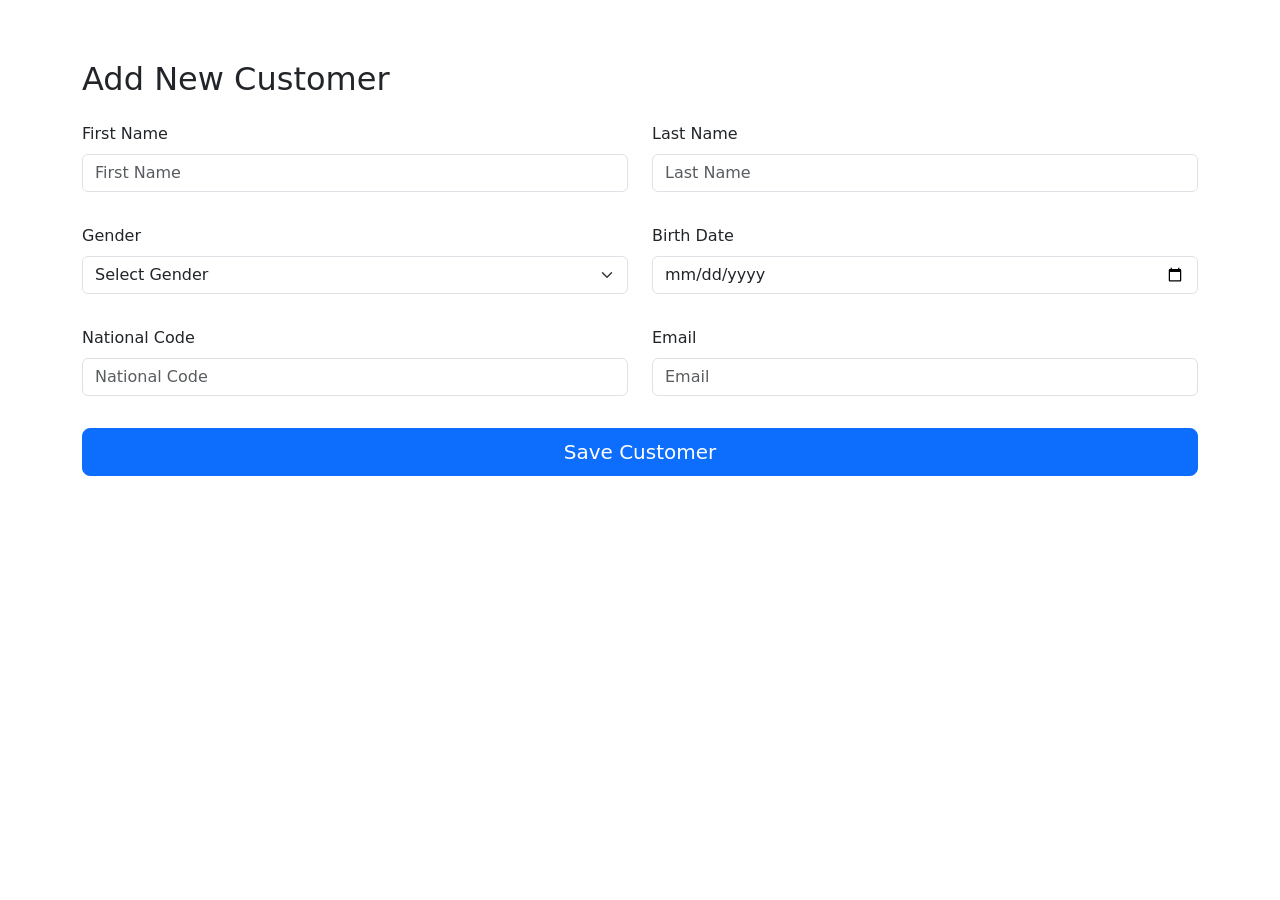
==== thymeleaf-one/src/main/resources/templates/add-user.html @ ad008f26 "ref: thymeleaf projects one and two moved to webapp modular" ====
<!DOCTYPE html>
<html lang="en" xmlns:th="http://www.thymeleaf.org">

<head>
    <meta charset="UTF-8"/>
    <meta content="text/html; charset=utf-8" http-equiv="Content-Type"/>
    <meta content="width=device-width, initial-scale=1, shrink-to-fit=no" name="viewport"/>

    <title>Add New Customer</title>

    <link href="https://cdn.jsdelivr.net/npm/bootstrap@5.3.3/dist/css/bootstrap.min.css" rel="stylesheet"/>

    <style>
        body {
            padding-top: 60px;
        }

        .form-label {
            font-weight: 500;
        }

        .error {
            color: red;
            font-size: 0.9rem;
        }
    </style>
</head>

<body>

<div th:replace="menu :: menu-one"></div>

<div class="container">
    <h2 class="mb-4">Add New Customer</h2>

    <form method="post" th:action="@{/add}" th:object="${customer}">
        <div class="row mb-3">
            <div class="col-md-6 mb-3">
                <label class="form-label" for="firstName">First Name</label>
                <input class="form-control" id="firstName" placeholder="First Name" th:field="*{firstName}"
                       type="text"/>
                <span class="error" th:errors="*{firstName}" th:if="${#fields.hasErrors('firstName')}"></span>
            </div>

            <div class="col-md-6 mb-3">
                <label class="form-label" for="lastName">Last Name</label>
                <input class="form-control" id="lastName" placeholder="Last Name" th:field="*{lastName}" type="text"/>
                <span class="error" th:errors="*{lastName}" th:if="${#fields.hasErrors('lastName')}"></span>
            </div>
        </div>

        <div class="row mb-3">
            <div class="col-md-6 mb-3">
                <label class="form-label" for="gender">Gender</label>
                <select class="form-select" id="gender" th:field="*{gender}">
                    <option disabled selected value="">Select Gender</option>
                    <option th:each="g : ${T(com.project.one.domain.constant.Gender).values()}"
                            th:text="${g.name()}"
                            th:value="${g.name()}"></option>
                </select>
                <span class="error" th:errors="*{gender}" th:if="${#fields.hasErrors('gender')}"></span>
            </div>

            <div class="col-md-6 mb-3">
                <label class="form-label" for="birthDate">Birth Date</label>
                <input class="form-control" id="birthDate" th:field="*{birthDate}" type="date"/>
                <span class="error" th:errors="*{birthDate}" th:if="${#fields.hasErrors('birthDate')}"></span>
            </div>
        </div>

        <div class="row mb-3">
            <div class="col-md-6 mb-3">
                <label class="form-label" for="nationalCode">National Code</label>
                <input class="form-control" id="nationalCode" placeholder="National Code" th:field="*{nationalCode}"
                       type="text"/>
                <span class="error" th:errors="*{nationalCode}" th:if="${#fields.hasErrors('nationalCode')}"></span>
            </div>

            <div class="col-md-6 mb-3">
                <label class="form-label" for="email">Email</label>
                <input class="form-control" id="email" placeholder="Email" th:field="*{email}" type="email"/>
                <span class="error" th:errors="*{email}" th:if="${#fields.hasErrors('email')}"></span>
            </div>
        </div>

        <div class="d-grid">
            <button class="btn btn-primary btn-lg" type="submit">Save Customer</button>
        </div>
    </form>
</div>

<script src="https://cdn.jsdelivr.net/npm/bootstrap@5.3.3/dist/js/bootstrap.bundle.min.js"></script>

</body>
</html>
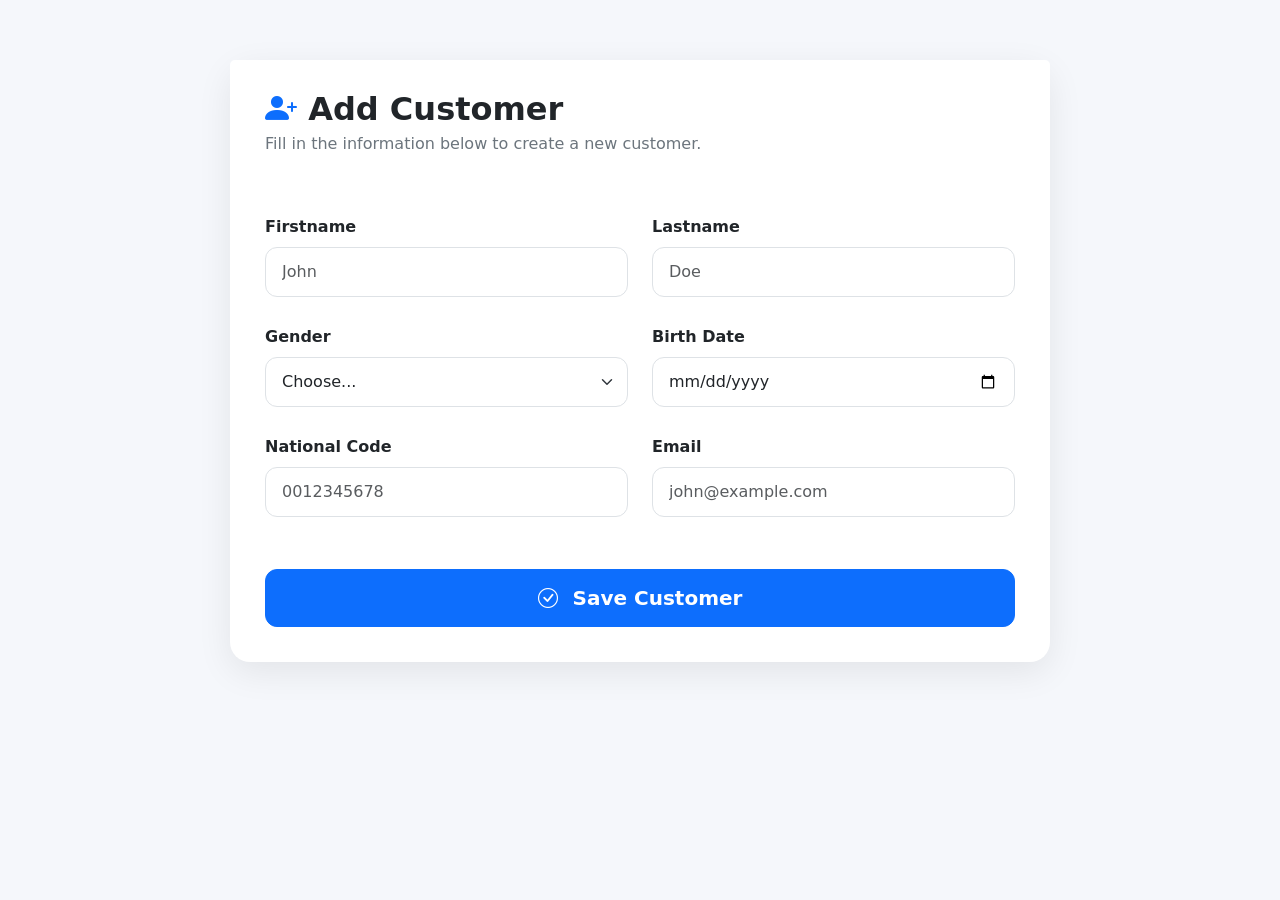
==== commit 0ceaeacd: "ref: small change" ====
--- a/thymeleaf-one/src/main/resources/templates/add-user.html
+++ b/thymeleaf-one/src/main/resources/templates/add-user.html
@@ -2,26 +2,65 @@
 <html lang="en" xmlns:th="http://www.thymeleaf.org">
 
 <head>
-    <meta charset="UTF-8"/>
-    <meta content="text/html; charset=utf-8" http-equiv="Content-Type"/>
-    <meta content="width=device-width, initial-scale=1, shrink-to-fit=no" name="viewport"/>
-
-    <title>Add New Customer</title>
-
-    <link href="https://cdn.jsdelivr.net/npm/bootstrap@5.3.3/dist/css/bootstrap.min.css" rel="stylesheet"/>
+    <meta charset="UTF-8">
+    <meta name="viewport" content="width=device-width, initial-scale=1">
+
+    <title>Add Customer</title>
+    <link rel="stylesheet" th:href="@{/css/style.css}">
+    <link href="https://cdn.jsdelivr.net/npm/bootstrap@5.3.3/dist/css/bootstrap.min.css" rel="stylesheet">
+    <link href="https://cdn.jsdelivr.net/npm/bootstrap-icons@1.11.3/font/bootstrap-icons.css" rel="stylesheet">
 
     <style>
         body {
-            padding-top: 60px;
+            background: #f5f7fb;
+            min-height: 100vh;
+        }
+
+        .page {
+            max-width: 850px;
+            margin: auto;
+            padding: 60px 15px;
+        }
+
+        .card {
+            border: none;
+            border-radius: 20px;
+            box-shadow: 0 10px 35px rgba(0, 0, 0, .08);
+        }
+
+        .card-header {
+            background: white;
+            border: none;
+            padding: 30px 35px 0;
+        }
+
+        .card-body {
+            padding: 35px;
         }
 
         .form-label {
-            font-weight: 500;
-        }
-
-        .error {
-            color: red;
-            font-size: 0.9rem;
+            font-weight: 600;
+        }
+
+        .form-control,
+        .form-select {
+            border-radius: 12px;
+            padding: .75rem 1rem;
+        }
+
+        .form-control:focus,
+        .form-select:focus {
+            box-shadow: 0 0 0 .2rem rgba(13, 110, 253, .15);
+        }
+
+        .btn {
+            border-radius: 12px;
+            padding: .8rem;
+            font-weight: 600;
+        }
+
+        .invalid-feedback {
+            display: block;
         }
     </style>
 </head>
@@ -30,66 +69,148 @@
 
 <div th:replace="menu :: menu-one"></div>
 
-<div class="container">
-    <h2 class="mb-4">Add New Customer</h2>
-
-    <form method="post" th:action="@{/add}" th:object="${customer}">
-        <div class="row mb-3">
-            <div class="col-md-6 mb-3">
-                <label class="form-label" for="firstName">First Name</label>
-                <input class="form-control" id="firstName" placeholder="First Name" th:field="*{firstName}"
-                       type="text"/>
-                <span class="error" th:errors="*{firstName}" th:if="${#fields.hasErrors('firstName')}"></span>
-            </div>
-
-            <div class="col-md-6 mb-3">
-                <label class="form-label" for="lastName">Last Name</label>
-                <input class="form-control" id="lastName" placeholder="Last Name" th:field="*{lastName}" type="text"/>
-                <span class="error" th:errors="*{lastName}" th:if="${#fields.hasErrors('lastName')}"></span>
-            </div>
+<div class="page">
+
+    <div class="card">
+
+        <div class="card-header">
+            <h2 class="fw-bold mb-1">
+                <i class="bi bi-person-plus-fill text-primary"></i>
+                Add Customer
+            </h2>
+
+            <p class="text-secondary mb-4">
+                Fill in the information below to create a new customer.
+            </p>
         </div>
 
-        <div class="row mb-3">
-            <div class="col-md-6 mb-3">
-                <label class="form-label" for="gender">Gender</label>
-                <select class="form-select" id="gender" th:field="*{gender}">
-                    <option disabled selected value="">Select Gender</option>
-                    <option th:each="g : ${T(com.project.one.domain.constant.Gender).values()}"
-                            th:text="${g.name()}"
-                            th:value="${g.name()}"></option>
-                </select>
-                <span class="error" th:errors="*{gender}" th:if="${#fields.hasErrors('gender')}"></span>
-            </div>
-
-            <div class="col-md-6 mb-3">
-                <label class="form-label" for="birthDate">Birth Date</label>
-                <input class="form-control" id="birthDate" th:field="*{birthDate}" type="date"/>
-                <span class="error" th:errors="*{birthDate}" th:if="${#fields.hasErrors('birthDate')}"></span>
-            </div>
+        <div class="card-body">
+
+            <form th:action="@{/add}" th:object="${customer}" method="post">
+
+                <div class="row g-4">
+
+                    <div class="col-md-6">
+                        <label for="firstname" class="form-label">Firstname</label>
+
+                        <input
+                                id="firstname"
+                                type="text"
+                                class="form-control"
+                                th:field="*{firstname}"
+                                placeholder="John"
+                                th:classappend="${#fields.hasErrors('firstname')} ? ' is-invalid'">
+
+                        <div class="invalid-feedback"
+                             th:errors="*{firstname}">
+                        </div>
+                    </div>
+
+                    <div class="col-md-6">
+                        <label for="lastname" class="form-label">Lastname</label>
+
+                        <input
+                                id="lastname"
+                                type="text"
+                                class="form-control"
+                                th:field="*{lastname}"
+                                placeholder="Doe"
+                                th:classappend="${#fields.hasErrors('lastname')} ? ' is-invalid'">
+
+                        <div class="invalid-feedback"
+                             th:errors="*{lastname}">
+                        </div>
+                    </div>
+
+                    <div class="col-md-6">
+                        <label for="gender" class="form-label">Gender</label>
+
+                        <select
+                                id="gender"
+                                class="form-select"
+                                th:field="*{gender}"
+                                th:classappend="${#fields.hasErrors('gender')} ? ' is-invalid'">
+
+                            <option value="">Choose...</option>
+
+                            <option
+                                    th:each="g : ${T(com.project.one.domain.constant.Gender).values()}"
+                                    th:value="${g.name()}"
+                                    th:text="${g.name()}">
+                            </option>
+
+                        </select>
+
+                        <div class="invalid-feedback"
+                             th:errors="*{gender}">
+                        </div>
+                    </div>
+
+                    <div class="col-md-6">
+                        <label for="birthDate" class="form-label">Birth Date</label>
+
+                        <input
+                                id="birthDate"
+                                type="date"
+                                class="form-control"
+                                th:field="*{birthDate}"
+                                th:classappend="${#fields.hasErrors('birthDate')} ? ' is-invalid'">
+
+                        <div class="invalid-feedback"
+                             th:errors="*{birthDate}">
+                        </div>
+                    </div>
+
+                    <div class="col-md-6">
+                        <label for="nationalCode" class="form-label">National Code</label>
+
+                        <input
+                                id="nationalCode"
+                                type="text"
+                                class="form-control"
+                                placeholder="0012345678"
+                                th:field="*{nationalCode}"
+                                th:classappend="${#fields.hasErrors('nationalCode')} ? ' is-invalid'">
+
+                        <div class="invalid-feedback"
+                             th:errors="*{nationalCode}">
+                        </div>
+                    </div>
+
+                    <div class="col-md-6">
+                        <label for="email" class="form-label">Email</label>
+
+                        <input
+                                id="email"
+                                type="email"
+                                class="form-control"
+                                placeholder="john@example.com"
+                                th:field="*{email}"
+                                th:classappend="${#fields.hasErrors('email')} ? ' is-invalid'">
+
+                        <div class="invalid-feedback"
+                             th:errors="*{email}">
+                        </div>
+                    </div>
+
+                </div>
+
+                <div class="mt-5 d-grid">
+                    <button class="btn btn-primary btn-lg">
+                        <i class="bi bi-check-circle me-2"></i>
+                        Save Customer
+                    </button>
+                </div>
+
+            </form>
+
         </div>
 
-        <div class="row mb-3">
-            <div class="col-md-6 mb-3">
-                <label class="form-label" for="nationalCode">National Code</label>
-                <input class="form-control" id="nationalCode" placeholder="National Code" th:field="*{nationalCode}"
-                       type="text"/>
-                <span class="error" th:errors="*{nationalCode}" th:if="${#fields.hasErrors('nationalCode')}"></span>
-            </div>
-
-            <div class="col-md-6 mb-3">
-                <label class="form-label" for="email">Email</label>
-                <input class="form-control" id="email" placeholder="Email" th:field="*{email}" type="email"/>
-                <span class="error" th:errors="*{email}" th:if="${#fields.hasErrors('email')}"></span>
-            </div>
-        </div>
-
-        <div class="d-grid">
-            <button class="btn btn-primary btn-lg" type="submit">Save Customer</button>
-        </div>
-    </form>
+    </div>
+
 </div>
 
 <script src="https://cdn.jsdelivr.net/npm/bootstrap@5.3.3/dist/js/bootstrap.bundle.min.js"></script>
 
 </body>
-</html>
+</html>
